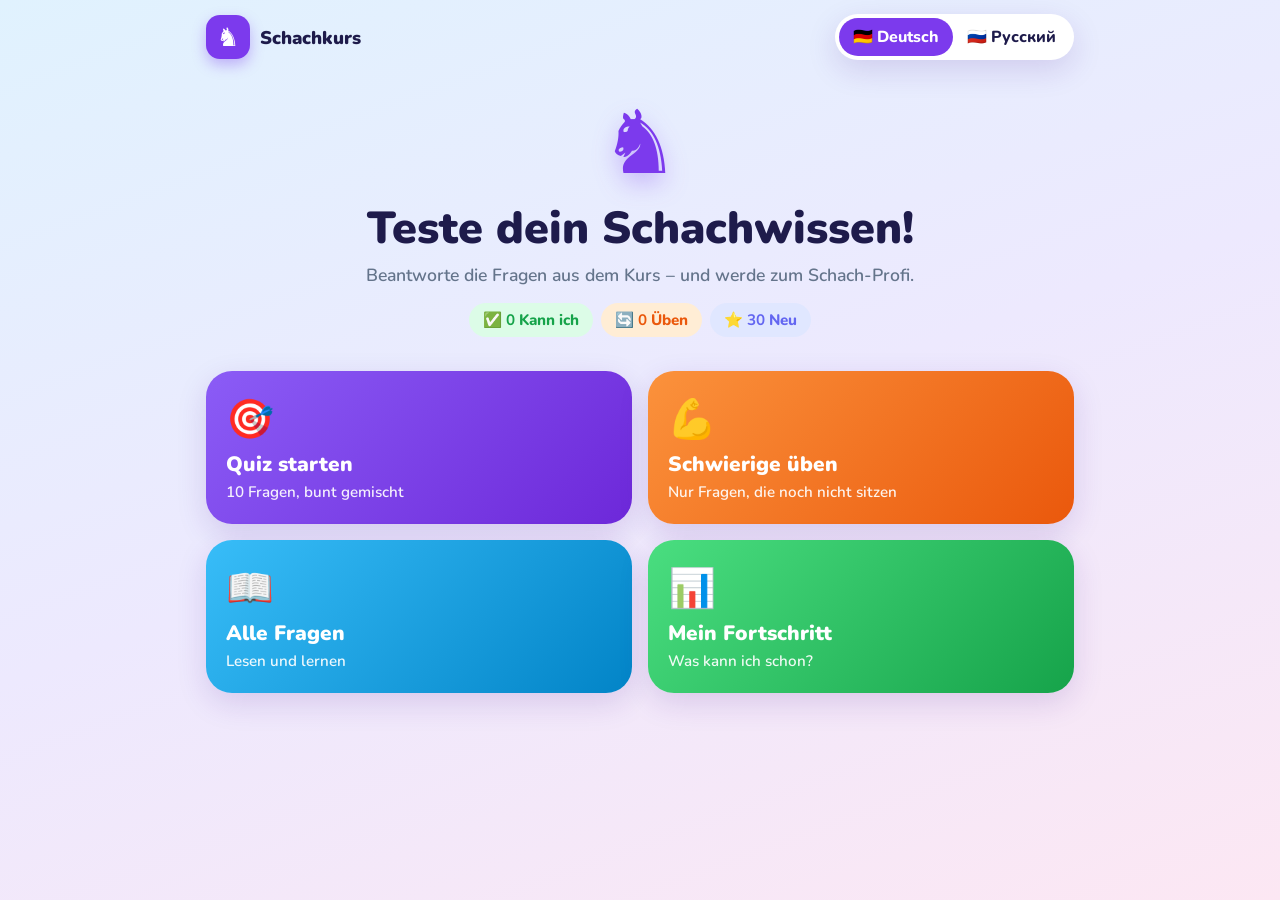
==== schachkurs/index.html @ dd4ab2d1 "Schachkurs-Quiz: Lernfragen auf Deutsch und Russisch - 30 Fragen, Quiz mit je 4 Antworten, Konfetti " ====
<!doctype html>
<html lang="de">
<head>
  <meta charset="utf-8">
  <meta name="viewport" content="width=device-width, initial-scale=1">
  <title>Schachkurs-Quiz</title>
  <meta name="description" content="Lernfragen für den Schachkurs – auf Deutsch und Russisch.">
  <link rel="icon" href="data:image/svg+xml,<svg xmlns='http://www.w3.org/2000/svg' viewBox='0 0 100 100'><text y='.9em' font-size='90'>♞</text></svg>">
  <link rel="preconnect" href="https://fonts.googleapis.com">
  <link rel="preconnect" href="https://fonts.gstatic.com" crossorigin>
  <link href="https://fonts.googleapis.com/css2?family=Nunito:wght@600;800;900&display=swap" rel="stylesheet">
  <link rel="stylesheet" href="style.css">
</head>
<body>
  <!-- Schwebende Figuren im Hintergrund -->
  <div class="floaters" aria-hidden="true"></div>
  <canvas id="confetti" aria-hidden="true"></canvas>

  <header class="topbar">
    <button class="logo" data-go="home" aria-label="Start">
      <span class="logo-knight">♞</span>
      <span class="logo-text" data-t="appName"></span>
    </button>
    <div class="lang" role="group" aria-label="Sprache / Язык">
      <button data-lang="de">🇩🇪 <span>Deutsch</span></button>
      <button data-lang="ru">🇷🇺 <span>Русский</span></button>
    </div>
  </header>

  <main>
    <!-- Start -->
    <section id="home" class="view">
      <div class="hero">
        <div class="hero-knight">♞</div>
        <h1 data-t="heroTitle"></h1>
        <p class="hero-sub" data-t="heroSub"></p>
        <div class="mini-stats">
          <span class="pill good">✅ <b id="statGood">0</b> <span data-t="statGood"></span></span>
          <span class="pill practice">🔄 <b id="statPractice">0</b> <span data-t="statPractice"></span></span>
          <span class="pill new">⭐ <b id="statNew">0</b> <span data-t="statNew"></span></span>
        </div>
      </div>
      <div class="tiles">
        <button class="tile t-quiz" data-start="all">
          <span class="tile-icon">🎯</span>
          <span class="tile-title" data-t="tileQuiz"></span>
          <span class="tile-sub" data-t="tileQuizSub"></span>
        </button>
        <button class="tile t-weak" data-start="weak">
          <span class="tile-icon">💪</span>
          <span class="tile-title" data-t="tileWeak"></span>
          <span class="tile-sub" data-t="tileWeakSub"></span>
        </button>
        <button class="tile t-list" data-go="list">
          <span class="tile-icon">📖</span>
          <span class="tile-title" data-t="tileList"></span>
          <span class="tile-sub" data-t="tileListSub"></span>
        </button>
        <button class="tile t-progress" data-go="progress">
          <span class="tile-icon">📊</span>
          <span class="tile-title" data-t="tileProgress"></span>
          <span class="tile-sub" data-t="tileProgressSub"></span>
        </button>
      </div>
    </section>

    <!-- Quiz -->
    <section id="quiz" class="view" hidden>
      <div class="quiz-head">
        <button class="back" data-go="home" data-t-aria="back">←</button>
        <div class="bar"><div class="bar-fill" id="barFill"></div></div>
        <span class="counter" id="counter"></span>
      </div>
      <div class="card question-card" id="qCard">
        <div class="q-badge" id="qBadge"></div>
        <h2 class="q-text" id="qText"></h2>
        <div class="answers" id="answers"></div>
        <div class="feedback" id="feedback" hidden></div>
        <button class="btn primary next" id="nextBtn" hidden></button>
      </div>
    </section>

    <!-- Ergebnis -->
    <section id="end" class="view" hidden>
      <div class="card end-card">
        <div class="stars" id="stars"></div>
        <h2 id="endTitle"></h2>
        <p class="end-score" id="endScore"></p>
        <div class="end-buttons">
          <button class="btn primary" data-start="again" data-t="again"></button>
          <button class="btn" data-start="weak" data-t="tileWeak"></button>
          <button class="btn ghost" data-go="home" data-t="toStart"></button>
        </div>
      </div>
    </section>

    <!-- Alle Fragen -->
    <section id="list" class="view" hidden>
      <div class="page-head">
        <button class="back" data-go="home" data-t-aria="back">←</button>
        <h2 data-t="tileList"></h2>
      </div>
      <p class="hint" data-t="listHint"></p>
      <div id="listBody"></div>
    </section>

    <!-- Fortschritt -->
    <section id="progress" class="view" hidden>
      <div class="page-head">
        <button class="back" data-go="home" data-t-aria="back">←</button>
        <h2 data-t="tileProgress"></h2>
      </div>
      <div class="card progress-card">
        <div class="ring" id="ring">
          <svg viewBox="0 0 120 120">
            <circle class="ring-bg" cx="60" cy="60" r="52"></circle>
            <circle class="ring-fg" id="ringFg" cx="60" cy="60" r="52"></circle>
          </svg>
          <div class="ring-text"><b id="ringPct">0%</b><span data-t="ringLabel"></span></div>
        </div>
        <div class="progress-counts">
          <div class="count good"><b id="cGood">0</b><span data-t="statGood"></span></div>
          <div class="count practice"><b id="cPractice">0</b><span data-t="statPractice"></span></div>
          <div class="count new"><b id="cNew">0</b><span data-t="statNew"></span></div>
        </div>
      </div>
      <div class="filters" id="filters">
        <button data-filter="all" data-t="filterAll"></button>
        <button data-filter="good" data-t="statGood"></button>
        <button data-filter="practice" data-t="statPractice"></button>
        <button data-filter="new" data-t="statNew"></button>
      </div>
      <div id="progressBody"></div>
      <button class="btn ghost reset" id="resetBtn" data-t="reset"></button>
    </section>
  </main>

  <script src="fragen.js"></script>
  <script src="app.js"></script>
</body>
</html>
---- schachkurs/style.css ----
:root {
  --ink: #1e1b4b;
  --muted: #64748b;
  --card: #ffffff;
  --primary: #7c3aed;
  --primary-dark: #5b21b6;
  --good: #16a34a;
  --good-bg: #dcfce7;
  --bad: #dc2626;
  --bad-bg: #fee2e2;
  --practice: #ea580c;
  --practice-bg: #ffedd5;
  --new: #6366f1;
  --new-bg: #e0e7ff;
  --shadow: 0 10px 30px rgba(76, 29, 149, 0.15);
  --radius: 26px;
  /* Farben der vier Antwortknöpfe */
  --a1: #38bdf8;
  --a2: #f472b6;
  --a3: #facc15;
  --a4: #4ade80;
}

* { box-sizing: border-box; }

html, body { margin: 0; }

body {
  font-family: "Nunito", system-ui, sans-serif;
  font-weight: 600;
  color: var(--ink);
  min-height: 100vh;
  background: linear-gradient(160deg, #e0f2fe 0%, #ede9fe 50%, #fce7f3 100%) fixed;
  overflow-x: hidden;
}

button { font: inherit; color: inherit; cursor: pointer; }

/* ── Schwebende Figuren ─────────────────────────────────────────────── */
.floaters { position: fixed; inset: 0; pointer-events: none; z-index: 0; overflow: hidden; }
.floater {
  position: absolute;
  bottom: -80px;
  color: rgba(124, 58, 237, 0.13);
  animation: floatUp linear infinite;
  user-select: none;
}
@keyframes floatUp {
  from { transform: translateY(0) rotate(0deg); }
  to { transform: translateY(-115vh) rotate(25deg); }
}

#confetti { position: fixed; inset: 0; width: 100%; height: 100%; pointer-events: none; z-index: 50; }

/* ── Kopfzeile ──────────────────────────────────────────────────────── */
.topbar {
  position: relative;
  z-index: 2;
  display: flex;
  align-items: center;
  justify-content: space-between;
  gap: 12px;
  max-width: 900px;
  margin: 0 auto;
  padding: 14px 16px;
}
.logo {
  display: flex; align-items: center; gap: 10px;
  background: none; border: 0; padding: 0;
  font-weight: 900; font-size: 1.15rem;
}
.logo-knight {
  display: grid; place-items: center;
  width: 44px; height: 44px; border-radius: 14px;
  background: var(--primary); color: #fff; font-size: 1.6rem;
  box-shadow: 0 6px 14px rgba(124, 58, 237, 0.35);
  transition: transform .3s;
}
.logo:hover .logo-knight { transform: rotate(-12deg) scale(1.08); }

.lang {
  display: flex; background: #fff; border-radius: 999px; padding: 4px;
  box-shadow: var(--shadow);
}
.lang button {
  border: 0; background: none; border-radius: 999px;
  padding: 8px 14px; font-weight: 800; transition: background .25s, color .25s;
}
.lang button.active { background: var(--primary); color: #fff; }

main { position: relative; z-index: 1; max-width: 900px; margin: 0 auto; padding: 8px 16px 48px; }

.view { animation: viewIn .45s cubic-bezier(.2, .9, .3, 1.2); }
@keyframes viewIn {
  from { opacity: 0; transform: translateY(18px) scale(.98); }
  to { opacity: 1; transform: none; }
}

/* ── Start ──────────────────────────────────────────────────────────── */
.hero { text-align: center; padding: 18px 0 8px; }
.hero-knight {
  font-size: 5.5rem; line-height: 1;
  display: inline-block;
  animation: hop 2.4s ease-in-out infinite;
  filter: drop-shadow(0 10px 12px rgba(124, 58, 237, .3));
  color: var(--primary);
}
@keyframes hop {
  0%, 100% { transform: translateY(0) rotate(0); }
  30% { transform: translateY(-22px) rotate(-8deg); }
  55% { transform: translateY(0) rotate(4deg); }
}
.hero h1 { font-size: clamp(1.9rem, 6vw, 2.8rem); font-weight: 900; margin: 10px 0 4px; }
.hero-sub { color: var(--muted); font-size: 1.1rem; margin: 0 0 16px; }

.mini-stats { display: flex; justify-content: center; flex-wrap: wrap; gap: 8px; }
.pill { padding: 7px 14px; border-radius: 999px; font-weight: 800; font-size: .95rem; }
.pill.good { background: var(--good-bg); color: var(--good); }
.pill.practice { background: var(--practice-bg); color: var(--practice); }
.pill.new { background: var(--new-bg); color: var(--new); }

.tiles {
  display: grid;
  grid-template-columns: repeat(2, minmax(0, 1fr));
  gap: 16px;
  margin-top: 26px;
}
.tile {
  display: flex; flex-direction: column; align-items: flex-start; gap: 4px;
  border: 0; border-radius: var(--radius); padding: 22px 20px;
  text-align: left; color: #fff; box-shadow: var(--shadow);
  transition: transform .2s, box-shadow .2s;
  animation: viewIn .5s backwards;
}
.tile:nth-child(2) { animation-delay: .07s; }
.tile:nth-child(3) { animation-delay: .14s; }
.tile:nth-child(4) { animation-delay: .21s; }
.tile:hover { transform: translateY(-5px) rotate(-1deg); box-shadow: 0 16px 34px rgba(76, 29, 149, .25); }
.tile:active { transform: scale(.97); }
.tile-icon { font-size: 2.4rem; transition: transform .3s; }
.tile:hover .tile-icon { transform: scale(1.2) rotate(-10deg); }
.tile-title { font-size: 1.3rem; font-weight: 900; }
.tile-sub { opacity: .92; font-size: .95rem; }
.t-quiz { background: linear-gradient(135deg, #8b5cf6, #6d28d9); }
.t-weak { background: linear-gradient(135deg, #fb923c, #ea580c); }
.t-list { background: linear-gradient(135deg, #38bdf8, #0284c7); }
.t-progress { background: linear-gradient(135deg, #4ade80, #16a34a); }

/* ── Karten & Knöpfe ────────────────────────────────────────────────── */
.card {
  background: var(--card); border-radius: var(--radius);
  box-shadow: var(--shadow); padding: 24px;
}
.btn {
  border: 0; border-radius: 18px; padding: 14px 22px;
  font-weight: 900; font-size: 1.05rem;
  background: #ede9fe; color: var(--primary-dark);
  transition: transform .15s, filter .15s;
}
.btn:hover { filter: brightness(1.05); transform: translateY(-2px); }
.btn:active { transform: scale(.96); }
.btn.primary { background: var(--primary); color: #fff; box-shadow: 0 8px 18px rgba(124, 58, 237, .35); }
.btn.ghost { background: transparent; color: var(--muted); }

.back {
  flex: none; width: 44px; height: 44px; border-radius: 14px; border: 0;
  background: #fff; box-shadow: var(--shadow); font-size: 1.3rem; font-weight: 900;
}

/* ── Quiz ───────────────────────────────────────────────────────────── */
.quiz-head { display: flex; align-items: center; gap: 12px; margin-bottom: 18px; }
.bar { flex: 1; height: 16px; background: #fff; border-radius: 999px; overflow: hidden; box-shadow: inset 0 2px 4px rgba(0,0,0,.06); }
.bar-fill {
  height: 100%; width: 0;
  background: linear-gradient(90deg, #a78bfa, #7c3aed);
  border-radius: 999px; transition: width .5s cubic-bezier(.2, .9, .3, 1.2);
}
.counter { font-weight: 900; color: var(--primary-dark); min-width: 54px; text-align: right; }

.question-card { position: relative; text-align: center; padding-top: 34px; }
.question-card.pop { animation: pop .45s cubic-bezier(.2, .9, .3, 1.3); }
@keyframes pop {
  from { opacity: 0; transform: scale(.85) rotate(-2deg); }
  to { opacity: 1; transform: none; }
}
.question-card.shake { animation: shake .5s; }
@keyframes shake {
  0%, 100% { transform: translateX(0); }
  20% { transform: translateX(-12px) rotate(-1deg); }
  40% { transform: translateX(10px) rotate(1deg); }
  60% { transform: translateX(-7px); }
  80% { transform: translateX(5px); }
}
.q-badge {
  position: absolute; top: -20px; left: 50%; transform: translateX(-50%);
  width: 56px; height: 56px; border-radius: 18px;
  display: grid; place-items: center; font-size: 2rem;
  background: var(--primary); color: #fff; box-shadow: 0 8px 18px rgba(124, 58, 237, .4);
}
.q-text { font-size: clamp(1.25rem, 4.2vw, 1.65rem); font-weight: 900; margin: 12px 0 22px; line-height: 1.3; }

.answers { display: grid; grid-template-columns: repeat(2, minmax(0, 1fr)); gap: 12px; }
.answer {
  position: relative; display: flex; align-items: center; gap: 12px;
  min-height: 70px; padding: 12px 14px; border-radius: 20px;
  border: 3px solid transparent; text-align: left;
  font-weight: 800; font-size: 1.05rem;
  background: color-mix(in srgb, var(--c) 22%, white);
  transition: transform .15s, background .25s, border-color .25s, opacity .25s;
  animation: viewIn .4s backwards;
}
.answer:nth-child(2) { animation-delay: .05s; }
.answer:nth-child(3) { animation-delay: .1s; }
.answer:nth-child(4) { animation-delay: .15s; }
.answer:hover:not(:disabled) { transform: translateY(-3px) scale(1.02); background: color-mix(in srgb, var(--c) 35%, white); }
.answer:disabled { cursor: default; }
.answer .letter {
  flex: none; display: grid; place-items: center;
  width: 36px; height: 36px; border-radius: 12px;
  background: var(--c); color: #fff; font-weight: 900;
  text-shadow: 0 1px 2px rgba(0,0,0,.2);
}
.answer.correct { background: var(--good-bg); border-color: var(--good); animation: bounce .55s; }
.answer.correct .letter { background: var(--good); }
.answer.wrong { background: var(--bad-bg); border-color: var(--bad); }
.answer.wrong .letter { background: var(--bad); }
.answer.dim { opacity: .45; }
@keyframes bounce {
  0% { transform: scale(1); }
  35% { transform: scale(1.08); }
  60% { transform: scale(.97); }
  100% { transform: scale(1); }
}

.feedback {
  margin-top: 18px; padding: 14px 16px; border-radius: 18px;
  font-weight: 800; font-size: 1.1rem; animation: pop .35s;
}
.feedback.good { background: var(--good-bg); color: var(--good); }
.feedback.bad { background: var(--bad-bg); color: var(--bad); }
.next { margin-top: 16px; width: 100%; animation: pop .35s; }

/* ── Ergebnis ───────────────────────────────────────────────────────── */
.end-card { text-align: center; padding: 34px 24px; }
.stars { font-size: 3.4rem; letter-spacing: 6px; min-height: 4.2rem; }
.stars span { display: inline-block; animation: starIn .6s cubic-bezier(.2, .9, .3, 1.5) backwards; }
.stars span.off { filter: grayscale(1); opacity: .3; }
@keyframes starIn {
  from { transform: scale(0) rotate(-180deg); }
  to { transform: none; }
}
.end-card h2 { font-size: 2rem; font-weight: 900; margin: 8px 0; }
.end-score { color: var(--muted); font-size: 1.2rem; margin: 0 0 22px; }
.end-buttons { display: flex; flex-direction: column; gap: 10px; max-width: 340px; margin: 0 auto; }

/* ── Listen ─────────────────────────────────────────────────────────── */
.page-head { display: flex; align-items: center; gap: 12px; margin-bottom: 6px; }
.page-head h2 { font-size: 1.7rem; font-weight: 900; margin: 0; }
.hint { color: var(--muted); margin: 6px 0 16px; }
.topic-title { font-size: 1.2rem; font-weight: 900; margin: 22px 4px 10px; color: var(--primary-dark); }

.flip {
  display: block; width: 100%; text-align: left; border: 0;
  background: #fff; border-radius: 20px; padding: 16px 18px; margin-bottom: 10px;
  box-shadow: 0 4px 14px rgba(76, 29, 149, .08);
  transition: transform .15s, box-shadow .2s;
}
.flip:hover { transform: translateY(-2px); box-shadow: 0 8px 20px rgba(76, 29, 149, .14); }
.flip .num { color: var(--primary); font-weight: 900; margin-right: 6px; }
.flip .q { font-weight: 800; }
.flip .a {
  display: block; margin-top: 8px; padding: 10px 12px; border-radius: 14px;
  background: var(--good-bg); color: var(--good); font-weight: 900;
  animation: pop .35s;
}
.flip .tap { display: block; margin-top: 6px; color: var(--muted); font-size: .9rem; }

/* ── Fortschritt ────────────────────────────────────────────────────── */
.progress-card { display: flex; align-items: center; justify-content: center; flex-wrap: wrap; gap: 26px; margin: 12px 0 16px; }
.ring { position: relative; width: 150px; height: 150px; }
.ring svg { width: 100%; height: 100%; transform: rotate(-90deg); }
.ring circle { fill: none; stroke-width: 14; stroke-linecap: round; }
.ring-bg { stroke: #ede9fe; }
.ring-fg { stroke: var(--good); stroke-dasharray: 327; stroke-dashoffset: 327; transition: stroke-dashoffset 1.2s cubic-bezier(.2, .9, .3, 1); }
.ring-text { position: absolute; inset: 0; display: grid; place-content: center; text-align: center; }
.ring-text b { font-size: 2rem; font-weight: 900; }
.ring-text span { color: var(--muted); font-size: .9rem; }
.progress-counts { display: flex; gap: 12px; }
.count { display: flex; flex-direction: column; align-items: center; min-width: 86px; padding: 12px; border-radius: 18px; }
.count b { font-size: 1.8rem; font-weight: 900; }
.count span { font-size: .9rem; font-weight: 800; }
.count.good { background: var(--good-bg); color: var(--good); }
.count.practice { background: var(--practice-bg); color: var(--practice); }
.count.new { background: var(--new-bg); color: var(--new); }

.filters { display: flex; flex-wrap: wrap; gap: 8px; margin-bottom: 4px; }
.filters button {
  border: 0; border-radius: 999px; padding: 8px 16px; background: #fff;
  font-weight: 800; box-shadow: 0 3px 10px rgba(76, 29, 149, .08); transition: background .2s, color .2s;
}
.filters button.active { background: var(--primary); color: #fff; }

.prow {
  display: flex; align-items: center; gap: 12px;
  background: #fff; border-radius: 18px; padding: 12px 14px; margin-bottom: 8px;
  border-left: 7px solid var(--s);
  animation: viewIn .35s backwards;
}
.prow .dot { font-size: 1.3rem; }
.prow .txt { flex: 1; min-width: 0; }
.prow .txt small { display: block; color: var(--muted); font-weight: 700; margin-top: 2px; }
.prow .score { flex: none; font-weight: 900; font-size: .95rem; white-space: nowrap; }
.prow .score .r { color: var(--good); }
.prow .score .w { color: var(--bad); margin-left: 6px; }
.empty { text-align: center; color: var(--muted); padding: 24px; font-size: 1.1rem; }
.reset { display: block; margin: 20px auto 0; }

/* ── Handy ──────────────────────────────────────────────────────────── */
@media (max-width: 560px) {
  .tiles { grid-template-columns: minmax(0, 1fr); gap: 12px; }
  .tile { flex-direction: row; align-items: center; flex-wrap: wrap; column-gap: 14px; padding: 16px 18px; }
  .tile-icon { font-size: 2rem; }
  .tile-sub { flex-basis: 100%; }
  .answers { grid-template-columns: minmax(0, 1fr); }
  .answer { min-height: 58px; }
  .lang button span { display: none; }
  .logo-text { font-size: 1rem; }
  .card { padding: 20px 16px; }
  .question-card { padding-top: 34px; }
}

@media (prefers-reduced-motion: reduce) {
  *, *::before, *::after { animation: none !important; transition: none !important; }
  .floaters { display: none; }
}
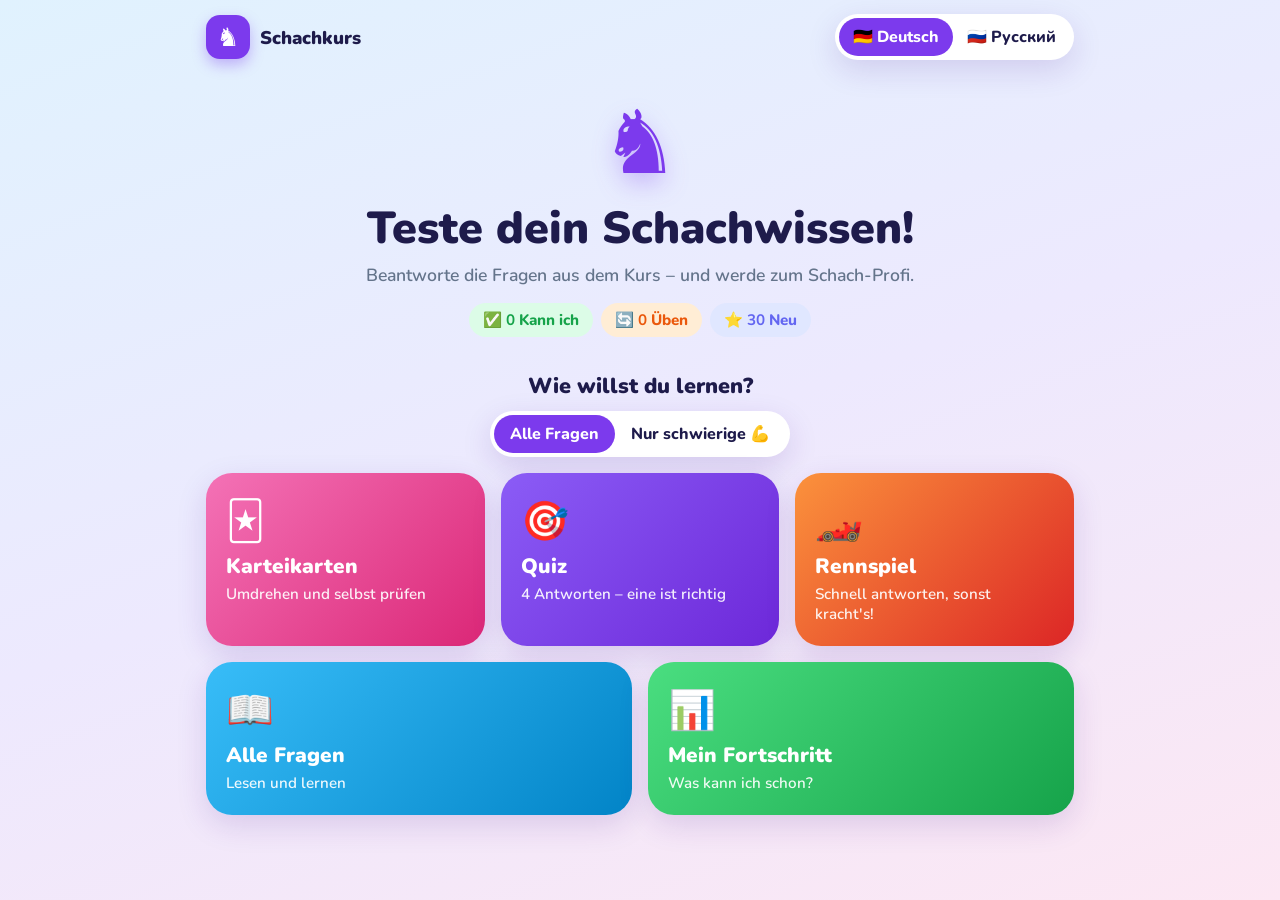
==== commit 354dc3f5: "Schachkurs: drei Lernmodi – Karteikarten, Quiz und Rennspiel - Karteikarten: umdrehen und selbst bew" ====
--- a/schachkurs/index.html
+++ b/schachkurs/index.html
@@ -40,17 +40,29 @@
           <span class="pill new">⭐ <b id="statNew">0</b> <span data-t="statNew"></span></span>
         </div>
       </div>
-      <div class="tiles">
-        <button class="tile t-quiz" data-start="all">
+      <h2 class="section-title" data-t="chooseMode"></h2>
+      <div class="pool" role="group">
+        <button data-pool="all" data-t="poolAll"></button>
+        <button data-pool="weak" data-t="poolWeak"></button>
+      </div>
+      <div class="tiles modes">
+        <button class="tile t-cards" data-start="cards">
+          <span class="tile-icon">🃏</span>
+          <span class="tile-title" data-t="tileCards"></span>
+          <span class="tile-sub" data-t="tileCardsSub"></span>
+        </button>
+        <button class="tile t-quiz" data-start="quiz">
           <span class="tile-icon">🎯</span>
           <span class="tile-title" data-t="tileQuiz"></span>
           <span class="tile-sub" data-t="tileQuizSub"></span>
         </button>
-        <button class="tile t-weak" data-start="weak">
-          <span class="tile-icon">💪</span>
-          <span class="tile-title" data-t="tileWeak"></span>
-          <span class="tile-sub" data-t="tileWeakSub"></span>
-        </button>
+        <button class="tile t-race" data-start="race">
+          <span class="tile-icon">🏎️</span>
+          <span class="tile-title" data-t="tileRace"></span>
+          <span class="tile-sub" data-t="tileRaceSub"></span>
+        </button>
+      </div>
+      <div class="tiles">
         <button class="tile t-list" data-go="list">
           <span class="tile-icon">📖</span>
           <span class="tile-title" data-t="tileList"></span>
@@ -77,6 +89,58 @@
         <div class="answers" id="answers"></div>
         <div class="feedback" id="feedback" hidden></div>
         <button class="btn primary next" id="nextBtn" hidden></button>
+      </div>
+    </section>
+
+    <!-- Karteikarten -->
+    <section id="cards" class="view" hidden>
+      <div class="quiz-head">
+        <button class="back" data-go="home" data-t-aria="back">←</button>
+        <div class="bar"><div class="bar-fill" id="cardBar"></div></div>
+        <span class="counter" id="cardCounter"></span>
+      </div>
+      <div class="flashcard" id="flashcard" tabindex="0">
+        <div class="flashcard-inner">
+          <div class="face face-front">
+            <div class="face-label" data-t="question"></div>
+            <div class="face-text" id="cardQ"></div>
+            <div class="face-hint" data-t="tapToFlip"></div>
+          </div>
+          <div class="face face-back" hidden>
+            <div class="face-q" id="cardQ2"></div>
+            <div class="face-label" data-t="answer"></div>
+            <div class="face-text" id="cardA"></div>
+          </div>
+        </div>
+      </div>
+      <div class="rate" id="rate" hidden>
+        <button class="btn rate-no" id="rateNo"><span>😕</span> <span data-t="notKnown"></span></button>
+        <button class="btn rate-yes" id="rateYes"><span>😄</span> <span data-t="known"></span></button>
+      </div>
+    </section>
+
+    <!-- Rennspiel -->
+    <section id="race" class="view" hidden>
+      <div class="race-wrap" id="raceWrap">
+        <canvas id="raceCanvas"></canvas>
+        <div class="race-hud">
+          <button class="back race-back" data-go="home" data-t-aria="back">←</button>
+          <div class="race-score">⭐ <b id="raceScore">0</b></div>
+          <div class="race-best">🏆 <b id="raceBest">0</b></div>
+        </div>
+        <div class="race-question" id="raceQuestion"></div>
+        <div class="race-bottom">
+          <div class="race-timer"><div id="raceTimer"></div></div>
+          <div class="race-answers" id="raceAnswers"></div>
+        </div>
+        <div class="race-banner" id="raceBanner" hidden></div>
+        <div class="race-panel" id="racePanel">
+          <div class="race-panel-icon" id="racePanelIcon">🏎️</div>
+          <h2 id="racePanelTitle"></h2>
+          <p id="racePanelText"></p>
+          <button class="btn primary" id="raceStart"></button>
+          <button class="btn ghost" data-go="home" data-t="toStart"></button>
+        </div>
       </div>
     </section>
 
@@ -88,7 +152,6 @@
         <p class="end-score" id="endScore"></p>
         <div class="end-buttons">
           <button class="btn primary" data-start="again" data-t="again"></button>
-          <button class="btn" data-start="weak" data-t="tileWeak"></button>
           <button class="btn ghost" data-go="home" data-t="toStart"></button>
         </div>
       </div>
@@ -137,5 +200,6 @@
 
   <script src="fragen.js"></script>
   <script src="app.js"></script>
+  <script src="race.js"></script>
 </body>
 </html>
--- a/schachkurs/style.css
+++ b/schachkurs/style.css
@@ -315,6 +315,140 @@
 .empty { text-align: center; color: var(--muted); padding: 24px; font-size: 1.1rem; }
 .reset { display: block; margin: 20px auto 0; }
 
+/* ── Modus-Auswahl ──────────────────────────────────────────────────── */
+.section-title { text-align: center; font-size: 1.35rem; font-weight: 900; margin: 26px 0 10px; }
+.pool {
+  display: flex; width: fit-content; margin: 0 auto; background: #fff;
+  border-radius: 999px; padding: 4px; box-shadow: var(--shadow);
+}
+.pool button {
+  border: 0; background: none; border-radius: 999px; padding: 8px 16px;
+  font-weight: 800; transition: background .25s, color .25s;
+}
+.pool button.active { background: var(--practice); color: #fff; }
+.pool button[data-pool="all"].active { background: var(--primary); }
+.tiles.modes { grid-template-columns: repeat(3, minmax(0, 1fr)); margin-top: 16px; }
+.tiles.modes + .tiles { margin-top: 16px; }
+.t-cards { background: linear-gradient(135deg, #f472b6, #db2777); }
+.t-race { background: linear-gradient(135deg, #fb923c, #dc2626); }
+.t-race .tile-icon { animation: vroom 1.6s ease-in-out infinite; }
+@keyframes vroom {
+  0%, 100% { transform: translateX(0); }
+  50% { transform: translateX(8px) rotate(-4deg); }
+}
+
+/* ── Karteikarten ───────────────────────────────────────────────────── */
+.flashcard { cursor: pointer; outline: none; }
+.flashcard-inner { display: grid; min-height: 320px; }
+.flashcard.pop .flashcard-inner { animation: pop .45s cubic-bezier(.2, .9, .3, 1.3); }
+/* Umdrehen: Karte klappt flach zusammen, wechselt die Seite, klappt auf. */
+.flashcard.turning .flashcard-inner { animation: turn .44s ease-in-out; }
+@keyframes turn {
+  0% { transform: scaleX(1); }
+  50% { transform: scaleX(0) scaleY(1.04); }
+  100% { transform: scaleX(1); }
+}
+.face {
+  display: flex; flex-direction: column; align-items: center; justify-content: center; gap: 14px;
+  padding: 28px; border-radius: var(--radius); text-align: center;
+  box-shadow: var(--shadow);
+}
+.face[hidden] { display: none; }
+.face-front { background: linear-gradient(160deg, #fff, #fdf2f8); border: 4px solid #f9a8d4; }
+.face-back { background: linear-gradient(160deg, #fff, #f0fdf4); border: 4px solid #86efac; }
+.face-label {
+  font-weight: 900; text-transform: uppercase; letter-spacing: .12em; font-size: .85rem;
+  padding: 5px 12px; border-radius: 999px;
+}
+.face-front .face-label { background: #fce7f3; color: #be185d; }
+.face-back .face-label { background: var(--good-bg); color: var(--good); }
+.face-text { font-size: clamp(1.3rem, 4.5vw, 1.9rem); font-weight: 900; line-height: 1.3; }
+.face-back .face-text { color: var(--good); }
+.face-q { color: var(--muted); font-weight: 700; font-size: .98rem; max-width: 520px; }
+.face-hint { color: var(--muted); animation: hintPulse 1.8s ease-in-out infinite; }
+@keyframes hintPulse { 50% { opacity: .45; transform: scale(.97); } }
+.rate { display: grid; grid-template-columns: 1fr 1fr; gap: 12px; margin-top: 16px; animation: pop .35s; }
+.rate .btn { padding: 16px; font-size: 1.1rem; }
+.rate-no { background: var(--bad-bg); color: var(--bad); }
+.rate-yes { background: var(--good-bg); color: var(--good); }
+
+/* ── Rennspiel ──────────────────────────────────────────────────────── */
+.race-wrap {
+  position: relative; height: min(78vh, 640px); min-height: 460px;
+  border-radius: var(--radius); overflow: hidden; box-shadow: var(--shadow);
+  background: #0ea5e9; touch-action: manipulation; user-select: none;
+}
+.race-wrap.shake { animation: crashShake .6s; }
+@keyframes crashShake {
+  0%, 100% { transform: none; }
+  15% { transform: translate(-14px, 8px) rotate(-1.5deg); }
+  30% { transform: translate(12px, -6px) rotate(1.5deg); }
+  45% { transform: translate(-9px, 5px); }
+  60% { transform: translate(7px, -3px); }
+  80% { transform: translate(-3px, 2px); }
+}
+#raceCanvas { position: absolute; inset: 0; width: 100%; height: 100%; display: block; }
+.race-hud {
+  position: absolute; top: 12px; left: 12px; right: 12px;
+  display: flex; align-items: center; gap: 10px; z-index: 2;
+}
+.race-hud .back { width: 40px; height: 40px; }
+.race-score, .race-best {
+  background: rgba(15, 23, 42, .55); color: #fff; border-radius: 999px;
+  padding: 7px 14px; font-weight: 900; backdrop-filter: blur(4px);
+}
+.race-best { margin-left: auto; }
+.race-score.bump { animation: bounce .5s; }
+.race-question {
+  position: absolute; top: 62px; left: 50%; transform: translateX(-50%);
+  width: min(92%, 640px); z-index: 2;
+  background: rgba(255, 255, 255, .94); border-radius: 20px; padding: 12px 16px;
+  text-align: center; font-weight: 900; font-size: clamp(1rem, 3.4vw, 1.3rem);
+  box-shadow: 0 8px 20px rgba(0, 0, 0, .2);
+}
+.race-question:empty { display: none; }
+.race-question.pop { animation: pop .4s cubic-bezier(.2, .9, .3, 1.3); }
+.race-bottom { position: absolute; left: 12px; right: 12px; bottom: 12px; z-index: 2; }
+.race-timer { height: 12px; background: rgba(15, 23, 42, .45); border-radius: 999px; overflow: hidden; margin-bottom: 8px; }
+#raceTimer { height: 100%; width: 100%; background: linear-gradient(90deg, #f43f5e, #facc15, #4ade80); border-radius: 999px; }
+.race-answers { display: grid; grid-template-columns: repeat(2, minmax(0, 1fr)); gap: 8px; }
+.race-answers.two { grid-template-columns: repeat(2, minmax(0, 1fr)); }
+.race-answer {
+  display: flex; align-items: center; gap: 8px; min-height: 52px;
+  border: 0; border-radius: 16px; padding: 8px 10px; text-align: left;
+  font-weight: 900; font-size: .98rem; color: #1e1b4b;
+  background: var(--c); box-shadow: 0 5px 0 rgba(0, 0, 0, .25);
+  transition: transform .1s, opacity .2s, filter .2s;
+}
+.race-answer .letter {
+  flex: none; display: grid; place-items: center; width: 30px; height: 30px; border-radius: 10px;
+  background: rgba(255, 255, 255, .7); font-weight: 900;
+}
+.race-answer:active:not(:disabled) { transform: translateY(3px); box-shadow: 0 2px 0 rgba(0, 0, 0, .25); }
+.race-answer:disabled { cursor: default; }
+.race-answers.locked .race-answer { filter: saturate(.35) brightness(.95); opacity: .75; }
+.race-answer.picked { outline: 4px solid #fff; }
+.race-banner {
+  position: absolute; top: 42%; left: 50%; transform: translate(-50%, -50%);
+  z-index: 3; font-size: clamp(2rem, 9vw, 4rem); font-weight: 900; color: #fff;
+  text-shadow: 0 4px 0 rgba(0, 0, 0, .35), 0 0 30px rgba(0, 0, 0, .4);
+  animation: bannerIn .5s cubic-bezier(.2, .9, .3, 1.5); white-space: nowrap; pointer-events: none;
+}
+@keyframes bannerIn { from { transform: translate(-50%, -50%) scale(0) rotate(-12deg); } }
+.race-panel {
+  position: absolute; inset: 0; z-index: 4;
+  display: flex; flex-direction: column; align-items: center; justify-content: center; gap: 10px;
+  padding: 24px; text-align: center; color: #fff;
+  background: radial-gradient(circle at 50% 40%, rgba(124, 58, 237, .85), rgba(30, 27, 75, .92));
+  animation: viewIn .4s;
+}
+.race-panel[hidden] { display: none; }
+.race-panel h2 { font-size: clamp(1.8rem, 6vw, 2.6rem); font-weight: 900; margin: 0; }
+.race-panel p { max-width: 460px; margin: 0 0 10px; font-size: 1.05rem; opacity: .95; white-space: pre-line; }
+.race-panel .btn { min-width: 240px; }
+.race-panel .btn.ghost { color: #ddd6fe; }
+.race-panel-icon { font-size: 4.5rem; animation: hop 2.4s ease-in-out infinite; }
+
 /* ── Handy ──────────────────────────────────────────────────────────── */
 @media (max-width: 560px) {
   .tiles { grid-template-columns: minmax(0, 1fr); gap: 12px; }
@@ -326,6 +460,10 @@
   .lang button span { display: none; }
   .logo-text { font-size: 1rem; }
   .card { padding: 20px 16px; }
+  .tiles.modes { grid-template-columns: minmax(0, 1fr); }
+  .race-wrap { height: calc(100svh - 96px); min-height: 480px; border-radius: 20px; }
+  .race-answer { font-size: .9rem; min-height: 48px; }
+  .flashcard-inner { min-height: 300px; }
   .question-card { padding-top: 34px; }
 }
 
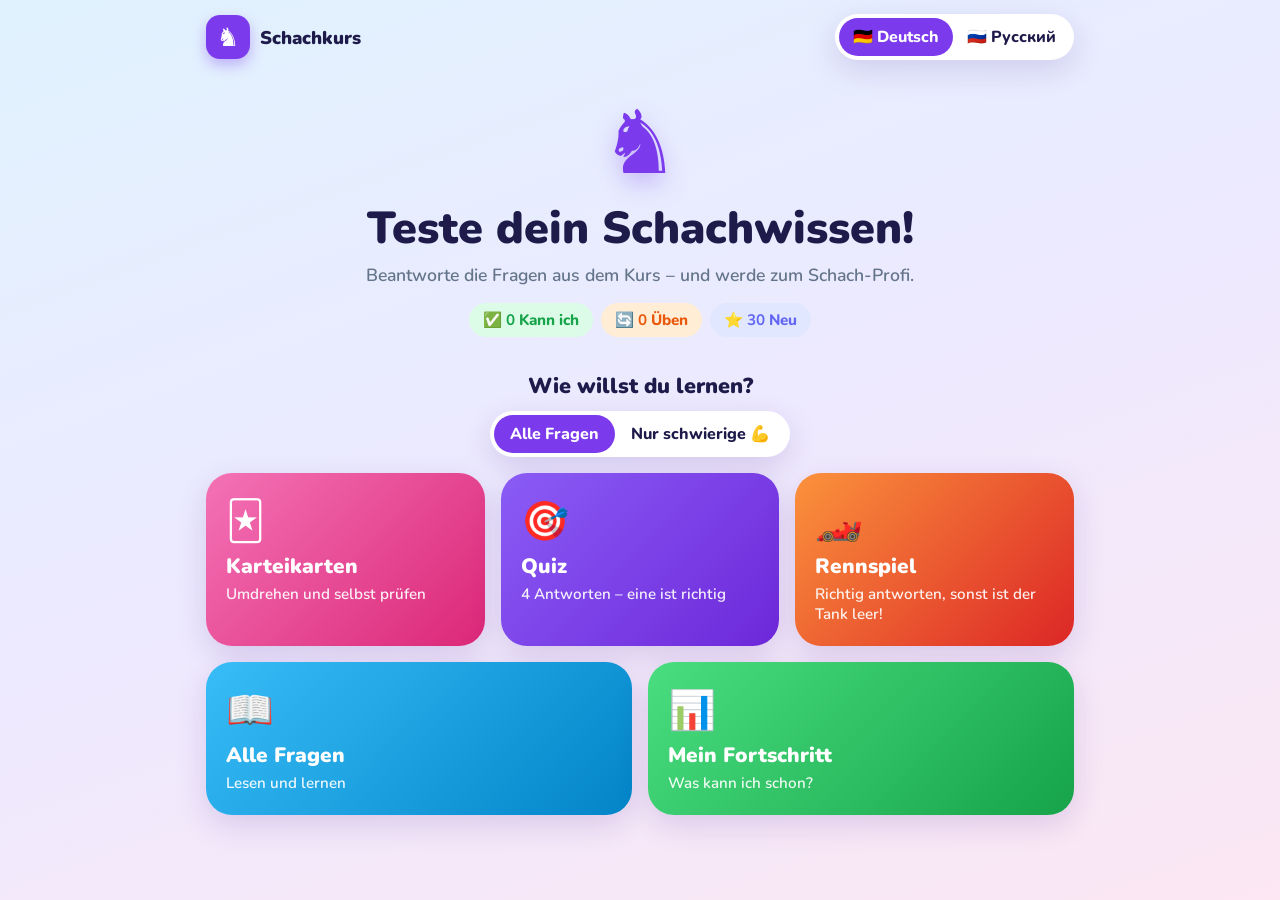
==== commit f607c4a7: "Schachkurs-Rennspiel: Benzin statt Crash - Tankanzeige ⛽ sinkt ständig, richtige Antworten tanken au" ====
--- a/schachkurs/index.html
+++ b/schachkurs/index.html
@@ -9,7 +9,7 @@
   <link rel="preconnect" href="https://fonts.googleapis.com">
   <link rel="preconnect" href="https://fonts.gstatic.com" crossorigin>
   <link href="https://fonts.googleapis.com/css2?family=Nunito:wght@600;800;900&display=swap" rel="stylesheet">
-  <link rel="stylesheet" href="style.css">
+  <link rel="stylesheet" href="style.css?v=202611141846">
 </head>
 <body>
   <!-- Schwebende Figuren im Hintergrund -->
@@ -130,7 +130,10 @@
         </div>
         <div class="race-question" id="raceQuestion"></div>
         <div class="race-bottom">
-          <div class="race-timer"><div id="raceTimer"></div></div>
+          <div class="race-fuel" id="raceFuelBox">
+            <span class="fuel-icon">⛽</span>
+            <div class="fuel-track"><div id="raceFuel"></div></div>
+          </div>
           <div class="race-answers" id="raceAnswers"></div>
         </div>
         <div class="race-banner" id="raceBanner" hidden></div>
@@ -198,8 +201,8 @@
     </section>
   </main>
 
-  <script src="fragen.js"></script>
-  <script src="app.js"></script>
-  <script src="race.js"></script>
+  <script src="fragen.js?v=202611141846"></script>
+  <script src="app.js?v=202611141846"></script>
+  <script src="race.js?v=202611141846"></script>
 </body>
 </html>
--- a/schachkurs/style.css
+++ b/schachkurs/style.css
@@ -394,8 +394,8 @@
 }
 .race-hud .back { width: 40px; height: 40px; }
 .race-score, .race-best {
-  background: rgba(15, 23, 42, .55); color: #fff; border-radius: 999px;
-  padding: 7px 14px; font-weight: 900; backdrop-filter: blur(4px);
+  background: rgba(15, 23, 42, .62); color: #fff; border-radius: 999px;
+  padding: 7px 14px; font-weight: 900;
 }
 .race-best { margin-left: auto; }
 .race-score.bump { animation: bounce .5s; }
@@ -407,10 +407,34 @@
   box-shadow: 0 8px 20px rgba(0, 0, 0, .2);
 }
 .race-question:empty { display: none; }
-.race-question.pop { animation: pop .4s cubic-bezier(.2, .9, .3, 1.3); }
+.race-question { will-change: transform, opacity; }
+.race-question.pop { animation: questionIn .35s ease-out; }
+@keyframes questionIn {
+  from { opacity: 0; transform: translateX(-50%) translateY(-16px); }
+  to { opacity: 1; transform: translateX(-50%); }
+}
 .race-bottom { position: absolute; left: 12px; right: 12px; bottom: 12px; z-index: 2; }
-.race-timer { height: 12px; background: rgba(15, 23, 42, .45); border-radius: 999px; overflow: hidden; margin-bottom: 8px; }
-#raceTimer { height: 100%; width: 100%; background: linear-gradient(90deg, #f43f5e, #facc15, #4ade80); border-radius: 999px; }
+.race-fuel { display: flex; align-items: center; gap: 8px; margin-bottom: 8px; }
+.fuel-icon {
+  flex: none; display: grid; place-items: center; width: 34px; height: 34px;
+  border-radius: 12px; background: rgba(15, 23, 42, .62); font-size: 1.15rem;
+}
+.fuel-track {
+  flex: 1; height: 16px; background: rgba(15, 23, 42, .5); border-radius: 999px;
+  overflow: hidden; border: 2px solid rgba(255, 255, 255, .7);
+}
+#raceFuel {
+  height: 100%; width: 100%; border-radius: 999px;
+  background: linear-gradient(90deg, #f43f5e, #facc15 35%, #4ade80 70%);
+  transform-origin: left center; will-change: transform;
+}
+/* Fast leer: Anzeige blinkt rot. */
+.race-fuel.low .fuel-icon { background: #dc2626; animation: fuelBlink .5s steps(2) infinite; }
+.race-fuel.low .fuel-track { border-color: #fecaca; }
+@keyframes fuelBlink { 50% { background: rgba(15, 23, 42, .62); } }
+/* Während des Rennens: Hintergrund-Figuren aus, Spielfläche als eigene Ebene. */
+body.racing .floaters { display: none; }
+#raceCanvas { will-change: transform; }
 .race-answers { display: grid; grid-template-columns: repeat(2, minmax(0, 1fr)); gap: 8px; }
 .race-answers.two { grid-template-columns: repeat(2, minmax(0, 1fr)); }
 .race-answer {
@@ -418,7 +442,7 @@
   border: 0; border-radius: 16px; padding: 8px 10px; text-align: left;
   font-weight: 900; font-size: .98rem; color: #1e1b4b;
   background: var(--c); box-shadow: 0 5px 0 rgba(0, 0, 0, .25);
-  transition: transform .1s, opacity .2s, filter .2s;
+  transition: transform .1s, opacity .2s;
 }
 .race-answer .letter {
   flex: none; display: grid; place-items: center; width: 30px; height: 30px; border-radius: 10px;
@@ -426,13 +450,16 @@
 }
 .race-answer:active:not(:disabled) { transform: translateY(3px); box-shadow: 0 2px 0 rgba(0, 0, 0, .25); }
 .race-answer:disabled { cursor: default; }
-.race-answers.locked .race-answer { filter: saturate(.35) brightness(.95); opacity: .75; }
+.race-answers.locked .race-answer { opacity: .55; }
 .race-answer.picked { outline: 4px solid #fff; }
 .race-banner {
-  position: absolute; top: 42%; left: 50%; transform: translate(-50%, -50%);
-  z-index: 3; font-size: clamp(2rem, 9vw, 4rem); font-weight: 900; color: #fff;
-  text-shadow: 0 4px 0 rgba(0, 0, 0, .35), 0 0 30px rgba(0, 0, 0, .4);
-  animation: bannerIn .5s cubic-bezier(.2, .9, .3, 1.5); white-space: nowrap; pointer-events: none;
+  position: absolute; top: 36%; left: 50%; transform: translate(-50%, -50%);
+  z-index: 3; font-size: clamp(1.8rem, 8vw, 3.6rem); font-weight: 900; color: #fff;
+  width: max-content; max-width: 92%; text-align: center; line-height: 1.15;
+  /* Harter Schatten statt weichem Leuchten – viel billiger beim Animieren. */
+  text-shadow: 0 4px 0 rgba(0, 0, 0, .35), 0 0 2px rgba(0, 0, 0, .5);
+  animation: bannerIn .45s cubic-bezier(.2, .9, .3, 1.5); pointer-events: none;
+  will-change: transform;
 }
 @keyframes bannerIn { from { transform: translate(-50%, -50%) scale(0) rotate(-12deg); } }
 .race-panel {
